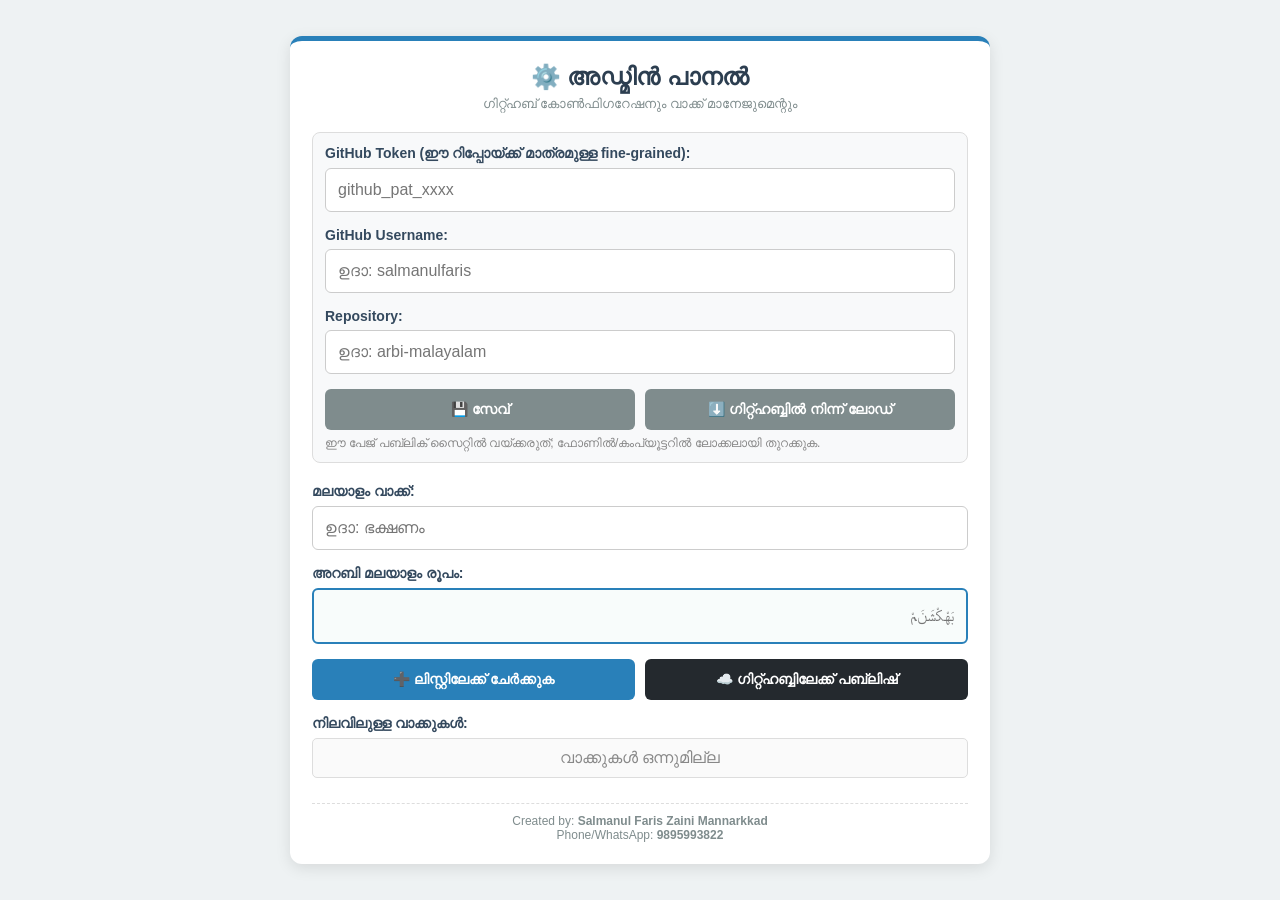
==== admin.html @ d87474ed "Rename admin (4).html to admin.html" ====
<!DOCTYPE html>
<html lang="ml">
<head>
<meta charset="UTF-8">
<meta name="viewport" content="width=device-width, initial-scale=1.0">
<title>അറബി മലയാളം അഡ്മിൻ പാനൽ</title>
<meta name="robots" content="noindex">
<link rel="stylesheet" href="style.css">
</head>
<body class="admin">
<div class="container">
  <h2>⚙️ അഡ്മിൻ പാനൽ</h2>
  <p class="subtitle">ഗിറ്റ്ഹബ് കോൺഫിഗറേഷനും വാക്ക് മാനേജുമെന്റും</p>

  <div class="config-box">
    <label for="ghToken" style="margin-top:0">GitHub Token (ഈ റിപ്പോയ്ക്ക് മാത്രമുള്ള fine-grained):</label>
    <input type="password" id="ghToken" placeholder="github_pat_xxxx" autocomplete="off">
    <label for="ghOwner">GitHub Username:</label>
    <input type="text" id="ghOwner" placeholder="ഉദാ: salmanulfaris">
    <label for="ghRepo">Repository:</label>
    <input type="text" id="ghRepo" placeholder="ഉദാ: arbi-malayalam">
    <div class="btn-group">
      <button class="btn btn-gray" id="saveCfg">💾 സേവ്</button>
      <button class="btn btn-gray" id="loadGh">⬇️ ഗിറ്റ്ഹബ്ബിൽ നിന്ന് ലോഡ്</button>
    </div>
    <p class="hint">ഈ പേജ് പബ്ലിക് സൈറ്റിൽ വയ്ക്കരുത്; ഫോണിൽ/കംപ്യൂട്ടറിൽ ലോക്കലായി തുറക്കുക.</p>
  </div>

  <label for="adminMal">മലയാളം വാക്ക്:</label>
  <input type="text" id="adminMal" placeholder="ഉദാ: ഭക്ഷണം">
  <label for="adminArb">അറബി മലയാളം രൂപം:</label>
  <input type="text" id="adminArb" class="arabic-output" placeholder="بَهْكْشَڹَمْ">

  <div class="btn-group">
    <button class="btn btn-main" id="addBtn">➕ ലിസ്റ്റിലേക്ക് ചേർക്കുക</button>
    <button class="btn btn-github" id="syncBtn">☁️ ഗിറ്റ്ഹബ്ബിലേക്ക് പബ്ലിഷ്</button>
  </div>

  <label>നിലവിലുള്ള വാക്കുകൾ:</label>
  <div id="wordList" class="saved-list"></div>

  <div class="creator-footer">Created by: <b>Salmanul Faris Zaini Mannarkkad</b><br>Phone/WhatsApp: <b>9895993822</b></div>
</div>
<div id="toast"></div>

<script>
"use strict";
const KEY = "my_arbi_dict";
const $ = id => document.getElementById(id);
const ls = {
  get(k) { try { return localStorage.getItem(k); } catch (e) { return null; } },
  set(k, v) { try { localStorage.setItem(k, v); } catch (e) {} }
};
function toast(m) {
  const t = $("toast"); t.textContent = m; t.classList.add("show");
  clearTimeout(toast.t); toast.t = setTimeout(() => t.classList.remove("show"), 2600);
}
function getDict() {
  try {
    const p = JSON.parse(ls.get(KEY) || "{}");
    return p && typeof p === "object" && !Array.isArray(p) ? p : {};
  } catch (e) { return {}; }
}
function setDict(d) { ls.set(KEY, JSON.stringify(d)); }

function loadConfig() {
  $("ghToken").value = ls.get("gh_token") || "";
  $("ghOwner").value = ls.get("gh_owner") || "";
  $("ghRepo").value = ls.get("gh_repo") || "";
}
function saveConfig() {
  ls.set("gh_token", $("ghToken").value.trim());
  ls.set("gh_owner", $("ghOwner").value.trim());
  ls.set("gh_repo", $("ghRepo").value.trim());
  toast("കോൺഫിഗറേഷൻ സേവ് ചെയ്തു");
}

function renderList() {
  const list = $("wordList"), dict = getDict(), keys = Object.keys(dict);
  list.textContent = "";
  if (!keys.length) {
    const e = document.createElement("div");
    e.style.cssText = "text-align:center;color:#888";
    e.textContent = "വാക്കുകൾ ഒന്നുമില്ല";
    list.appendChild(e); return;
  }
  keys.forEach(k => {
    const row = document.createElement("div"); row.className = "saved-item";
    const txt = document.createElement("span");
    const b = document.createElement("b"); b.textContent = k;
    const ar = document.createElement("span");
    ar.dir = "rtl"; ar.style.cssText = "font-family:Amiri,serif;color:#117864";
    ar.textContent = dict[k];
    txt.append(b, " : ", ar);
    const del = document.createElement("button");
    del.className = "small-btn"; del.textContent = "❌ നീക്കം";
    del.addEventListener("click", () => {
      const d = getDict(); delete d[k]; setDict(d); renderList();
    });
    row.append(txt, del); list.appendChild(row);
  });
}

function addWord() {
  const mal = $("adminMal").value.normalize("NFC").trim();
  const arb = $("adminArb").value.trim();
  if (!mal || !arb) { toast("രണ്ടും പൂരിപ്പിക്കുക!"); return; }
  const d = getDict(); d[mal] = arb; setDict(d);
  $("adminMal").value = ""; $("adminArb").value = "";
  renderList(); toast("ലിസ്റ്റിൽ ചേർത്തു (ഇനി പബ്ലിഷ് ചെയ്യുക)");
}

/* ---- GitHub ---- */
const b64enc = s => btoa(unescape(encodeURIComponent(s)));
const b64dec = s => decodeURIComponent(escape(atob(s.replace(/\s/g, ""))));

function gh() {
  const token = ls.get("gh_token"), owner = ls.get("gh_owner"), repo = ls.get("gh_repo");
  if (!token || !owner || !repo) { toast("ആദ്യം ഗിറ്റ്ഹബ് വിവരങ്ങൾ സേവ് ചെയ്യുക"); return null; }
  return {
    url: `https://api.github.com/repos/${encodeURIComponent(owner)}/${encodeURIComponent(repo)}/contents/data.json`,
    headers: { "Authorization": `Bearer ${token}`, "Accept": "application/vnd.github+json" }
  };
}

async function fetchRemote(g) {
  const res = await fetch(g.url, { headers: g.headers, cache: "no-store" });
  if (res.status === 404) return { sha: undefined, data: {} };
  if (!res.ok) throw new Error((await res.json()).message || res.status);
  const f = await res.json();
  let data = {};
  try { data = JSON.parse(b64dec(f.content)); } catch (e) {}
  return { sha: f.sha, data: data && typeof data === "object" ? data : {} };
}

async function loadFromGitHub() {
  const g = gh(); if (!g) return;
  try {
    const r = await fetchRemote(g);
    setDict(r.data); renderList();
    toast(`ഗിറ്റ്ഹബ്ബിൽ നിന്ന് ${Object.keys(r.data).length} വാക്കുകൾ ലോഡ് ചെയ്തു`);
  } catch (e) { toast("ലോഡ് പരാജയപ്പെട്ടു: " + e.message); }
}

async function syncToGitHub() {
  const g = gh(); if (!g) return;
  const btn = $("syncBtn"); btn.disabled = true;
  try {
    const local = getDict();
    const r = await fetchRemote(g);
    const missing = Object.keys(r.data).filter(k => !(k in local));
    if (missing.length && !confirm(`ഗിറ്റ്ഹബ്ബിലെ ${missing.length} വാക്കുകൾ ഇവിടെ ഇല്ല; പബ്ലിഷ് ചെയ്താൽ അവ മായും. തുടരട്ടെ?\n(ഒഴിവാക്കാൻ ആദ്യം "ഗിറ്റ്ഹബ്ബിൽ നിന്ന് ലോഡ്" അമർത്തുക)`)) return;
    const put = await fetch(g.url, {
      method: "PUT",
      headers: { ...g.headers, "Content-Type": "application/json" },
      body: JSON.stringify({
        message: "Update dictionary via Admin Panel",
        content: b64enc(JSON.stringify(local, null, 2)),
        sha: r.sha
      })
    });
    if (put.ok) toast("✅ ഗിറ്റ്ഹബ്ബിലേക്ക് പബ്ലിഷ് ചെയ്തു!");
    else toast("പരാജയപ്പെട്ടു: " + ((await put.json()).message || put.status));
  } catch (e) { toast("എറർ: " + e.message); }
  finally { btn.disabled = false; }
}

$("saveCfg").addEventListener("click", saveConfig);
$("loadGh").addEventListener("click", loadFromGitHub);
$("addBtn").addEventListener("click", addWord);
$("syncBtn").addEventListener("click", syncToGitHub);
loadConfig(); renderList();
</script>
</body>
</html>
---- style.css ----
*{box-sizing:border-box}
:root{--c:#16a085}
body{font-family:'Segoe UI',Tahoma,sans-serif;background:#eef2f3;margin:0;padding:15px;display:flex;justify-content:center;align-items:center;min-height:100vh}
body.admin{--c:#2980b9}
.container{background:#fff;width:100%;max-width:700px;padding:22px;border-radius:12px;box-shadow:0 4px 15px rgba(0,0,0,.1);border-top:5px solid var(--c)}
h2{text-align:center;color:#2c3e50;margin:0 0 5px}
.subtitle{text-align:center;font-size:13px;color:#7f8c8d;margin:0 0 20px}
label{font-weight:bold;color:#34495e;display:block;margin:15px 0 6px;font-size:14px}
input[type=text],input[type=password],textarea{width:100%;padding:12px;font-size:16px;border:1px solid #ccc;border-radius:6px;outline:none}
textarea{height:120px;resize:vertical}
input:focus,textarea:focus{border-color:var(--c)}
.arabic-output{direction:rtl;font-size:24px;font-family:'Amiri','Noto Naskh Arabic','Traditional Arabic',sans-serif;text-align:right;background:#f8fcfb;border:2px solid var(--c)!important;color:#117864;line-height:1.8}
.btn-group{display:flex;gap:10px;margin-top:15px;flex-wrap:wrap}
.btn{color:#fff;border:none;padding:12px 15px;font-size:14px;font-weight:bold;border-radius:6px;cursor:pointer;flex:1}
.btn:hover{opacity:.9}
.btn-main{background:var(--c)}.btn-red{background:#e74c3c}.btn-gray{background:#7f8c8d}.btn-github{background:#24292e}.btn-whatsapp{background:#25d366}
.config-box,.correction-box{background:#f8f9fa;border:1px solid #ddd;padding:12px;border-radius:8px;margin-bottom:20px}
.correction-box{border:1px dashed var(--c);background:#fdfefe;margin:15px 0 0}
.saved-list{max-height:250px;overflow-y:auto;border:1px solid #ddd;padding:10px;border-radius:5px;background:#fafafa}
.saved-item{display:flex;justify-content:space-between;align-items:center;gap:8px;padding:8px 0;border-bottom:1px solid #eee;font-size:14px}
.small-btn{border:none;border-radius:4px;padding:5px 8px;cursor:pointer;font-size:12px;font-weight:bold;background:#e74c3c;color:#fff}
.hint{font-size:12px;color:#888;margin:6px 0 0}
.creator-footer{text-align:center;font-size:12px;color:#7f8c8d;margin-top:25px;border-top:1px dashed #ddd;padding-top:10px}
#toast{position:fixed;bottom:25px;left:50%;transform:translateX(-50%);background:#333;color:#fff;padding:10px 18px;border-radius:20px;font-size:14px;opacity:0;pointer-events:none;transition:opacity .25s;max-width:90%;text-align:center}
#toast.show{opacity:1}
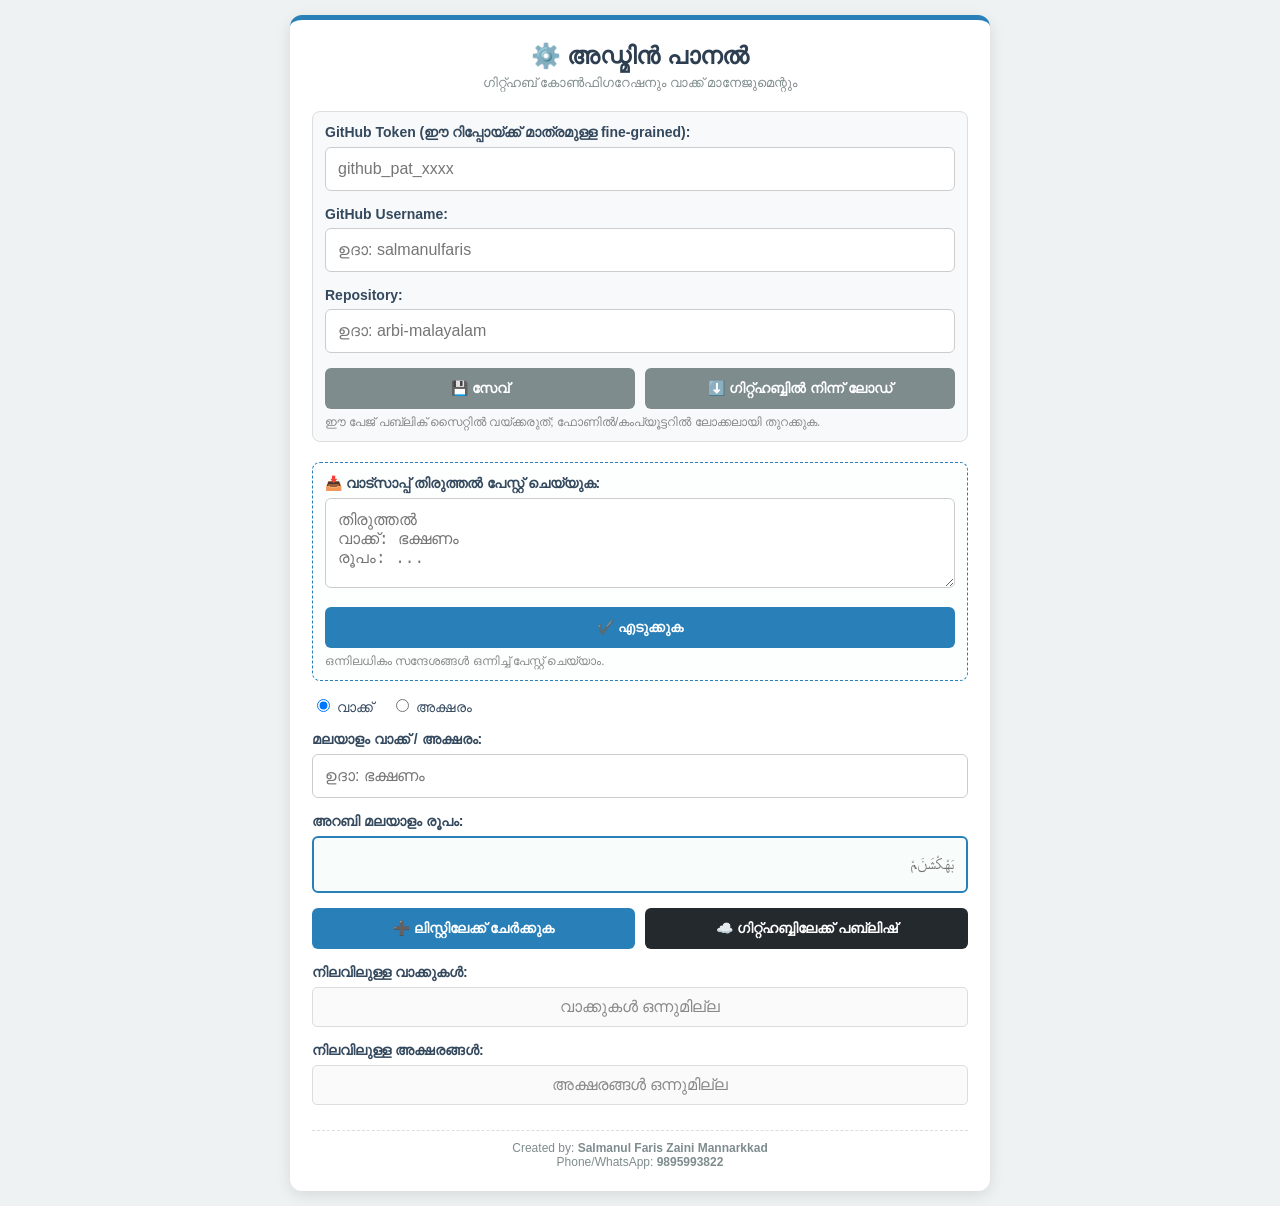
==== commit d45132cd: "Enhance admin page with new input fields and logic" ====
--- a/admin.html
+++ b/admin.html
@@ -26,7 +26,18 @@
     <p class="hint">ഈ പേജ് പബ്ലിക് സൈറ്റിൽ വയ്ക്കരുത്; ഫോണിൽ/കംപ്യൂട്ടറിൽ ലോക്കലായി തുറക്കുക.</p>
   </div>
 
-  <label for="adminMal">മലയാളം വാക്ക്:</label>
+  <div class="correction-box">
+    <label for="pasteBox" style="margin-top:0">📥 വാട്സാപ്പ് തിരുത്തൽ പേസ്റ്റ് ചെയ്യുക:</label>
+    <textarea id="pasteBox" style="height:90px" placeholder="തിരുത്തൽ&#10;വാക്ക്: ഭക്ഷണം&#10;രൂപം: ..."></textarea>
+    <div class="btn-group"><button class="btn btn-main" id="pasteBtn">✔️ എടുക്കുക</button></div>
+    <p class="hint">ഒന്നിലധികം സന്ദേശങ്ങൾ ഒന്നിച്ച് പേസ്റ്റ് ചെയ്യാം.</p>
+  </div>
+
+  <div style="display:flex;gap:18px;margin-top:15px;font-size:14px">
+    <label style="margin:0;font-weight:normal"><input type="radio" name="kind" value="വാക്ക്" checked> വാക്ക്</label>
+    <label style="margin:0;font-weight:normal"><input type="radio" name="kind" value="അക്ഷരം"> അക്ഷരം</label>
+  </div>
+  <label for="adminMal">മലയാളം വാക്ക് / അക്ഷരം:</label>
   <input type="text" id="adminMal" placeholder="ഉദാ: ഭക്ഷണം">
   <label for="adminArb">അറബി മലയാളം രൂപം:</label>
   <input type="text" id="adminArb" class="arabic-output" placeholder="بَهْكْشَڹَمْ">
@@ -38,6 +49,8 @@
 
   <label>നിലവിലുള്ള വാക്കുകൾ:</label>
   <div id="wordList" class="saved-list"></div>
+  <label>നിലവിലുള്ള അക്ഷരങ്ങൾ:</label>
+  <div id="letterList" class="saved-list"></div>
 
   <div class="creator-footer">Created by: <b>Salmanul Faris Zaini Mannarkkad</b><br>Phone/WhatsApp: <b>9895993822</b></div>
 </div>
@@ -45,7 +58,7 @@
 
 <script>
 "use strict";
-const KEY = "my_arbi_dict";
+const KEY = "my_arbi_dict", LKEY = "my_arbi_letters";
 const $ = id => document.getElementById(id);
 const ls = {
   get(k) { try { return localStorage.getItem(k); } catch (e) { return null; } },
@@ -55,13 +68,15 @@
   const t = $("toast"); t.textContent = m; t.classList.add("show");
   clearTimeout(toast.t); toast.t = setTimeout(() => t.classList.remove("show"), 2600);
 }
-function getDict() {
+function getDict(k = KEY) {
   try {
-    const p = JSON.parse(ls.get(KEY) || "{}");
+    const p = JSON.parse(ls.get(k) || "{}");
     return p && typeof p === "object" && !Array.isArray(p) ? p : {};
   } catch (e) { return {}; }
 }
-function setDict(d) { ls.set(KEY, JSON.stringify(d)); }
+function setDict(d, k = KEY) { ls.set(k, JSON.stringify(d)); }
+const keyOf = isLetter => isLetter ? LKEY : KEY;
+const isLetterSel = () => document.querySelector('input[name="kind"]:checked').value === "അക്ഷരം";
 
 function loadConfig() {
   $("ghToken").value = ls.get("gh_token") || "";
@@ -76,12 +91,16 @@
 }
 
 function renderList() {
-  const list = $("wordList"), dict = getDict(), keys = Object.keys(dict);
+  renderInto($("wordList"), KEY, "വാക്കുകൾ ഒന്നുമില്ല");
+  renderInto($("letterList"), LKEY, "അക്ഷരങ്ങൾ ഒന്നുമില്ല");
+}
+function renderInto(list, storeKey, emptyMsg) {
+  const dict = getDict(storeKey), keys = Object.keys(dict);
   list.textContent = "";
   if (!keys.length) {
     const e = document.createElement("div");
     e.style.cssText = "text-align:center;color:#888";
-    e.textContent = "വാക്കുകൾ ഒന്നുമില്ല";
+    e.textContent = emptyMsg;
     list.appendChild(e); return;
   }
   keys.forEach(k => {
@@ -95,7 +114,7 @@
     const del = document.createElement("button");
     del.className = "small-btn"; del.textContent = "❌ നീക്കം";
     del.addEventListener("click", () => {
-      const d = getDict(); delete d[k]; setDict(d); renderList();
+      const d = getDict(storeKey); delete d[k]; setDict(d, storeKey); renderList();
     });
     row.append(txt, del); list.appendChild(row);
   });
@@ -105,10 +124,36 @@
   const mal = $("adminMal").value.normalize("NFC").trim();
   const arb = $("adminArb").value.trim();
   if (!mal || !arb) { toast("രണ്ടും പൂരിപ്പിക്കുക!"); return; }
-  const d = getDict(); d[mal] = arb; setDict(d);
+  const sk = keyOf(isLetterSel()), d = getDict(sk); d[mal] = arb; setDict(d, sk);
   $("adminMal").value = ""; $("adminArb").value = "";
   renderList(); toast("ലിസ്റ്റിൽ ചേർത്തു (ഇനി പബ്ലിഷ് ചെയ്യുക)");
 }
+
+function parsePaste() {
+  const text = $("pasteBox").value.normalize("NFC");
+  const re = /(?:തരം:[ \t]*(.+?)[ \t]*\r?\n[ \t]*)?വാക്ക്:[ \t]*(.+?)[ \t]*\r?\n[ \t]*രൂപം:[ \t]*(.+)/g;
+  const found = [];
+  let m;
+  while ((m = re.exec(text))) {
+    const mal = m[2].trim(), arb = m[3].trim();
+    if (mal && arb) found.push([mal, arb, (m[1] || "").trim() === "അക്ഷരം"]);
+  }
+  if (!found.length) { toast("തിരുത്തൽ കണ്ടെത്തിയില്ല"); return; }
+  if (found.length === 1) {
+    $("adminMal").value = found[0][0];
+    $("adminArb").value = found[0][1];
+    document.querySelector(`input[name="kind"][value="${found[0][2] ? "അക്ഷരം" : "വാക്ക്"}"]`).checked = true;
+    toast("ഫീൽഡുകളിൽ നിറച്ചു; പരിശോധിച്ച് ചേർക്കുക");
+  } else {
+    if (!confirm(`${found.length} തിരുത്തലുകൾ ലിസ്റ്റിൽ ചേർക്കട്ടെ?`)) return;
+    const w = getDict(KEY), l = getDict(LKEY);
+    found.forEach(([k, v, isL]) => { (isL ? l : w)[k] = v; });
+    setDict(w, KEY); setDict(l, LKEY); renderList();
+    toast(`${found.length} തിരുത്തലുകൾ ചേർത്തു (ഇനി പബ്ലിഷ് ചെയ്യുക)`);
+  }
+  $("pasteBox").value = "";
+}
+$("pasteBtn").addEventListener("click", parsePaste);
 
 /* ---- GitHub ---- */
 const b64enc = s => btoa(unescape(encodeURIComponent(s)));
@@ -125,20 +170,22 @@
 
 async function fetchRemote(g) {
   const res = await fetch(g.url, { headers: g.headers, cache: "no-store" });
-  if (res.status === 404) return { sha: undefined, data: {} };
+  if (res.status === 404) return { sha: undefined, words: {}, letters: {} };
   if (!res.ok) throw new Error((await res.json()).message || res.status);
   const f = await res.json();
-  let data = {};
-  try { data = JSON.parse(b64dec(f.content)); } catch (e) {}
-  return { sha: f.sha, data: data && typeof data === "object" ? data : {} };
+  let d = {};
+  try { d = JSON.parse(b64dec(f.content)); } catch (e) {}
+  d = d && typeof d === "object" && !Array.isArray(d) ? d : {};
+  const isNew = d.words || d.letters;
+  return { sha: f.sha, words: isNew ? (d.words || {}) : d, letters: isNew ? (d.letters || {}) : {} };
 }
 
 async function loadFromGitHub() {
   const g = gh(); if (!g) return;
   try {
     const r = await fetchRemote(g);
-    setDict(r.data); renderList();
-    toast(`ഗിറ്റ്ഹബ്ബിൽ നിന്ന് ${Object.keys(r.data).length} വാക്കുകൾ ലോഡ് ചെയ്തു`);
+    setDict(r.words, KEY); setDict(r.letters, LKEY); renderList();
+    toast(`ലോഡ് ചെയ്തു: ${Object.keys(r.words).length} വാക്കുകൾ, ${Object.keys(r.letters).length} അക്ഷരങ്ങൾ`);
   } catch (e) { toast("ലോഡ് പരാജയപ്പെട്ടു: " + e.message); }
 }
 
@@ -146,10 +193,11 @@
   const g = gh(); if (!g) return;
   const btn = $("syncBtn"); btn.disabled = true;
   try {
-    const local = getDict();
+    const local = { words: getDict(KEY), letters: getDict(LKEY) };
     const r = await fetchRemote(g);
-    const missing = Object.keys(r.data).filter(k => !(k in local));
-    if (missing.length && !confirm(`ഗിറ്റ്ഹബ്ബിലെ ${missing.length} വാക്കുകൾ ഇവിടെ ഇല്ല; പബ്ലിഷ് ചെയ്താൽ അവ മായും. തുടരട്ടെ?\n(ഒഴിവാക്കാൻ ആദ്യം "ഗിറ്റ്ഹബ്ബിൽ നിന്ന് ലോഡ്" അമർത്തുക)`)) return;
+    const missing = Object.keys(r.words).filter(k => !(k in local.words))
+      .concat(Object.keys(r.letters).filter(k => !(k in local.letters)));
+    if (missing.length && !confirm(`ഗിറ്റ്ഹബ്ബിലെ ${missing.length} എണ്ണം ഇവിടെ ഇല്ല; പബ്ലിഷ് ചെയ്താൽ അവ മായും. തുടരട്ടെ?\n(ഒഴിവാക്കാൻ ആദ്യം "ഗിറ്റ്ഹബ്ബിൽ നിന്ന് ലോഡ്" അമർത്തുക)`)) return;
     const put = await fetch(g.url, {
       method: "PUT",
       headers: { ...g.headers, "Content-Type": "application/json" },
